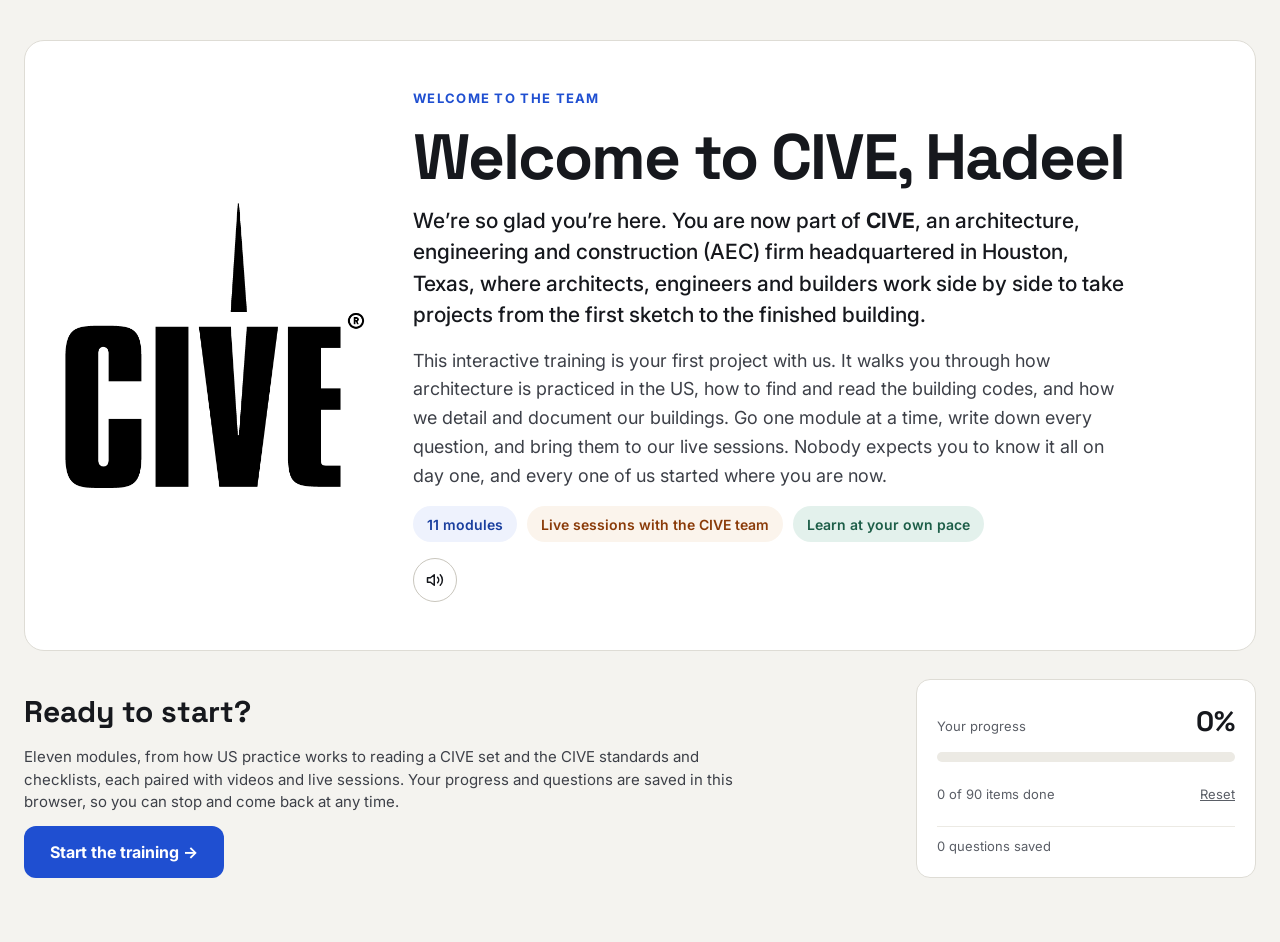
==== hadeel/index.html @ 678982fd "Module 4: move exit access video before AC 014 Co-Authored-By: Claude Opus 5.5 <noreply@anthropic.co" ====
<!doctype html>
<html lang="en">
<head>
<meta charset="utf-8">
<meta name="viewport" content="width=device-width, initial-scale=1">
<title>CIVE Onboarding · Hadeel</title>
<meta name="description" content="CIVE, Inc. onboarding for new architects: US practice, building codes, detailing and design set standards.">
<link rel="icon" type="image/png" href="../assets/cive-logo.png">
<link rel="preconnect" href="https://fonts.googleapis.com">
<link href="https://fonts.googleapis.com/css2?family=Inter:wght@400;500;600;700&family=Space+Grotesk:wght@500;600;700&display=swap" rel="stylesheet">
<link rel="stylesheet" href="../style.css?v=20261118l">
</head>
<body>
<div id="app"></div>
<noscript><p style="padding:24px">This training needs JavaScript turned on.</p></noscript>
<script>window.SITE_BASE = "../"; window.TRAINEE = "Hadeel";</script>
<script src="../data.js?v=20261118l"></script>
<script src="../sync.js?v=20261118l"></script>
<script src="../app.js?v=20261118l"></script>
</body>
</html>
---- style.css ----
:root { color-scheme: light; --ink:#16181D; --paper:#F4F3EF; --line:#DEDCD5; --muted:#3D4048; --soft:#5A5E66; --blue:#1F4FD1; --orange:#A3480C; --green:#1D7A55; --red:#B42318; }
* { box-sizing: border-box; }
body { margin:0; background:var(--paper); color:var(--ink); font-family:Inter, system-ui, sans-serif; font-size:15px; line-height:1.5; }
a { color:var(--blue); }
button, textarea { font-family:inherit; }
button:focus-visible, a:focus-visible, textarea:focus { outline:2px solid var(--blue); outline-offset:2px; }
.wrap { max-width:1280px; margin:0 auto; padding:40px 24px 64px; display:flex; flex-direction:column; gap:28px; }
.card-box { background:#fff; border:1px solid var(--line); border-radius:16px; }
.eyebrow { font-size:13px; font-weight:700; letter-spacing:.1em; text-transform:uppercase; color:var(--blue); }
.eyebrow.grey { color:var(--soft); }
.muted { margin:0; color:var(--muted); max-width:720px; }
.muted-s { font-size:13px; color:var(--soft); }
h1, h2, h3 { margin:0; }
/* intro */
.intro { position:fixed; inset:0; z-index:50; background:#16181D; display:flex; align-items:center; justify-content:center; }
.intro video { width:100%; height:100%; object-fit:contain; background:#16181D; }
.intro-btns { position:absolute; right:24px; bottom:24px; display:flex; flex-wrap:wrap; gap:12px; justify-content:flex-end; }
.soundbtn { min-height:48px; padding:0 22px; border-radius:999px; border:none; background:#1F4FD1; color:#fff; font-weight:700; font-size:15px; cursor:pointer; box-shadow:0 8px 24px rgba(0,0,0,.25); }
.soundbtn[hidden] { display:none; }
.skip { min-height:48px; padding:0 22px; border-radius:999px; border:none; background:#fff; color:var(--ink); font-weight:700; font-size:15px; cursor:pointer; }
/* welcome */
.welcome { padding:48px 40px; display:flex; flex-wrap:wrap; gap:48px; align-items:center; border-radius:20px; }
.w-logo { flex:0 1 300px; min-width:200px; display:flex; justify-content:center; }
.w-logo img { width:100%; max-width:300px; height:auto; }
.w-text { flex:1 1 520px; min-width:0; display:flex; flex-direction:column; gap:16px; }
.w-title { font-family:'Space Grotesk', Inter, sans-serif; font-size:64px; line-height:1; letter-spacing:-.03em; }
.w-lead { margin:0; font-size:21px; line-height:1.5; font-weight:500; max-width:720px; }
.w-body { margin:0; font-size:18px; line-height:1.6; color:var(--muted); max-width:720px; }
.chips { display:flex; flex-wrap:wrap; gap:10px; }
.chip { display:inline-flex; align-items:center; min-height:36px; padding:0 14px; border-radius:999px; font-size:14px; font-weight:600; }
.c-blue { background:#EEF2FD; color:#1A3F9E; } .c-orange { background:#FBF4EC; color:#8A3B09; } .c-green { background:#E3F1EC; color:#1D5E48; }
.iconbtn { display:inline-flex; align-items:center; justify-content:center; width:44px; height:44px; border-radius:999px; border:1px solid #C9C6BD; background:#fff; color:var(--ink); cursor:pointer; }
/* header + progress */
.head { display:flex; flex-wrap:wrap; gap:24px; align-items:flex-end; justify-content:space-between; }
.head-left { display:flex; flex-direction:column; gap:12px; flex:1 1 520px; min-width:0; }
.ready { font-family:'Space Grotesk', Inter, sans-serif; font-size:30px; }
.t-title { font-family:'Space Grotesk', Inter, sans-serif; font-size:44px; line-height:1.05; letter-spacing:-.02em; }
.progress { flex:0 1 340px; min-width:260px; padding:20px; display:flex; flex-direction:column; gap:10px; border-radius:14px; }
.pc-top { display:flex; justify-content:space-between; align-items:baseline; }
.pct { font-family:'Space Grotesk', Inter, sans-serif; font-size:28px; font-weight:700; }
.bar { height:10px; background:#ECEAE4; border-radius:99px; overflow:hidden; } .bar-fill { height:100%; background:var(--blue); border-radius:99px; }
.pc-row { display:flex; justify-content:space-between; align-items:center; gap:8px; flex-wrap:wrap; font-size:13px; color:var(--soft); }
.pc-q { border-top:1px solid #ECEAE4; padding-top:10px; }
.linkbtn { border:none; background:none; color:var(--soft); font-size:13px; text-decoration:underline; cursor:pointer; min-height:44px; padding:0; }
.pc-mail { font-weight:600; font-size:13px; }
.primary { min-height:44px; padding:0 18px; border-radius:10px; border:none; background:var(--blue); color:#fff; font-weight:600; cursor:pointer; }
.primary.big { min-height:52px; padding:0 26px; border-radius:12px; font-size:16px; font-weight:700; }
.ghost { min-height:44px; padding:0 16px; border-radius:10px; border:1px solid #C9C6BD; background:#fff; color:var(--ink); font-weight:600; font-size:14px; cursor:pointer; }
.dark { min-height:44px; padding:0 16px; border-radius:10px; border:none; background:var(--ink); color:#fff; font-weight:600; font-size:14px; cursor:pointer; }
/* training */
.upnext { display:flex; flex-wrap:wrap; align-items:center; gap:16px; background:var(--ink); color:#fff; text-decoration:none; border-radius:14px; padding:18px 22px; }
.un-ic { display:inline-flex; align-items:center; justify-content:center; width:44px; height:44px; border-radius:99px; background:var(--blue); flex:none; }
.un-t { display:flex; flex-direction:column; flex:1 1 300px; min-width:0; } .un-e { font-size:12px; font-weight:600; letter-spacing:.08em; text-transform:uppercase; color:#B9BDC6; } .un-n { font-size:17px; font-weight:600; } .un-w { font-size:14px; color:#B9BDC6; }
.layout { display:flex; flex-wrap:wrap; gap:28px; align-items:flex-start; }
.nav { flex:1 1 280px; max-width:340px; min-width:0; display:flex; flex-direction:column; gap:8px; }
.navbtn { display:flex; align-items:center; gap:12px; width:100%; min-height:56px; padding:10px 12px; border-radius:12px; cursor:pointer; color:var(--ink); border:1px solid var(--line); background:#fff; text-align:left; }
.navbtn.on { border-color:var(--blue); background:#EEF2FD; }
.num { flex:none; width:32px; height:32px; border-radius:99px; display:inline-flex; align-items:center; justify-content:center; font-weight:700; font-size:14px; background:#ECEAE4; }
.num.cur { background:var(--blue); color:#fff; } .num.done { background:var(--green); color:#fff; }
.nav-t { display:flex; flex-direction:column; min-width:0; } .nav-n { font-weight:600; line-height:1.3; } .nav-m { font-size:12.5px; color:var(--soft); }
.main { flex:999 1 560px; min-width:0; display:flex; flex-direction:column; gap:20px; }
.mod { padding:28px; display:flex; flex-direction:column; gap:14px; }
.m-title { font-family:'Space Grotesk', Inter, sans-serif; font-size:30px; line-height:1.15; }
.note { margin-top:6px; background:#FFF6D6; border:1px solid #E8CF7A; border-radius:10px; padding:10px 12px; font-size:13.5px; color:#4D3A00; }
.note-red { background:#FEECEB; border-color:#F4B4AE; color:#7A1810; }
.big-note { font-size:14px; padding:14px 16px; border-radius:12px; }
.res { display:flex; flex-wrap:wrap; gap:14px; align-items:center; background:#F7F6F2; border:1px solid var(--line); border-radius:12px; padding:14px 16px; }
.res-t { display:flex; flex-direction:column; gap:2px; flex:1 1 280px; min-width:0; } .res-n { font-weight:600; }
.live { background:#FBF4EC; border:1px solid #EBD3BC; border-radius:12px; padding:16px 18px; display:flex; flex-direction:column; gap:4px; }
.live-e { font-size:12px; font-weight:700; letter-spacing:.08em; text-transform:uppercase; color:var(--orange); } .live-n { font-weight:600; } .live-d { font-size:13px; color:#6B5240; }
.list { display:flex; flex-direction:column; gap:10px; } .list-h { display:flex; justify-content:space-between; align-items:baseline; flex-wrap:wrap; gap:8px; } .list-h h3 { font-size:17px; }
.empty { background:#fff; border:1px dashed #C9C6BD; border-radius:12px; padding:20px; color:var(--muted); }
.vcard { display:flex; flex-direction:column; gap:14px; padding:16px 18px; border-radius:12px; border:1px solid var(--line); background:#fff; }
.vcard.is-after { border-color:#EBD3BC; } .vcard.is-done { border-color:#CFE3DA; background:#F3F9F6; }
.vrow { display:flex; flex-wrap:wrap; align-items:center; gap:16px; }
.check { width:44px; height:44px; flex:none; border-radius:10px; cursor:pointer; display:inline-flex; align-items:center; justify-content:center; border:2px solid #A9A59A; background:#fff; padding:0; }
.check.on { border-color:var(--green); background:var(--green); }
.vtext { display:flex; flex-direction:column; gap:3px; flex:1 1 280px; min-width:0; }
.vmeta { display:flex; flex-wrap:wrap; gap:8px; align-items:center; }
.step { font-size:12px; font-weight:700; color:var(--soft); } .step-after { color:var(--orange); }
.tag { font-size:12px; font-weight:600; padding:2px 8px; border-radius:99px; }
.vtitle { font-weight:600; font-size:16px; line-height:1.35; } .vtitle.red { color:var(--red); font-weight:700; }
.why { font-size:13.5px; color:#4A4E57; }
.vbtns { display:flex; flex-wrap:wrap; gap:8px; flex:none; }
.qabtn { display:inline-flex; align-items:center; min-height:44px; padding:0 14px; border-radius:10px; cursor:pointer; font-weight:600; font-size:14px; border:1px solid #C9C6BD; background:#fff; color:var(--ink); }
.qabtn.on { background:var(--ink); color:#fff; border-color:var(--ink); }
.watch { display:inline-flex; align-items:center; gap:8px; min-height:44px; padding:0 16px; border-radius:10px; border:1px solid #C9D3F2; background:#F1F4FD; color:var(--blue); font-weight:600; font-size:14px; text-decoration:none; flex:none; }
.soon { display:inline-flex; align-items:center; min-height:44px; padding:0 14px; border-radius:10px; border:1px dashed #C9C6BD; color:var(--soft); font-size:13px; }
.qa { margin-left:60px; border-top:1px solid #ECEAE4; padding-top:14px; display:flex; flex-direction:column; gap:10px; }
.qa-h { font-size:12px; font-weight:700; letter-spacing:.08em; text-transform:uppercase; color:var(--soft); }
.q { display:flex; align-items:flex-start; gap:10px; background:#F7F6F2; border-radius:10px; padding:10px 12px; }
.q-q { font-weight:700; color:var(--blue); } .q-t { flex:1; min-width:0; white-space:pre-wrap; font-size:14px; } .q-d { font-size:12px; color:var(--soft); }
.q-x { width:32px; height:32px; border:none; background:none; color:var(--soft); cursor:pointer; border-radius:8px; }
.qa-l { font-size:13px; font-weight:600; color:var(--muted); }
.qa textarea { width:100%; border:1px solid #C9C6BD; border-radius:10px; padding:10px 12px; font-size:14px; resize:vertical; }
.qa-act { display:flex; flex-wrap:wrap; gap:10px; align-items:center; }
.pager { display:flex; flex-wrap:wrap; gap:12px; }
.foot { font-size:13px; color:var(--soft); }
@media (max-width: 640px) { .qa { margin-left:0; } .w-title { font-size:44px; } .t-title { font-size:34px; } .welcome { padding:28px 20px; } }

.sublink { margin-top:6px; padding:10px 12px; border-radius:10px; }
.m-head { display:flex; flex-wrap:wrap; gap:16px; align-items:flex-start; justify-content:space-between; }
.m-head-t { display:flex; flex-direction:column; gap:14px; flex:1 1 320px; min-width:0; }
.quick { flex:0 1 280px; min-width:0; display:flex; flex-direction:column; gap:8px; background:#F1F4FD; border:1px solid #C9D3F2; border-radius:12px; padding:12px 14px; }
.quick-h { font-size:12px; font-weight:700; letter-spacing:.08em; text-transform:uppercase; color:#1A3F9E; }
.quick a { display:flex; flex-direction:column; gap:1px; text-decoration:none; padding:6px 0; }
.quick-l { font-weight:600; font-size:14px; color:#1F4FD1; text-decoration:underline; }
.quick-n { font-size:12.5px; color:#4A4E57; }
.watch.alt { background:#fff; }
.vlist { margin-top:6px; background:#F6F8FE; border:1px solid #C9D3F2; border-radius:10px; padding:12px 14px; }
.vlist-h { font-weight:700; font-size:14px; color:#1A3F9E; margin-bottom:6px; }
.vlist ul { margin:0; padding-left:20px; display:flex; flex-direction:column; gap:4px; }
.vlist li { font-size:13.5px; color:#3D4048; }
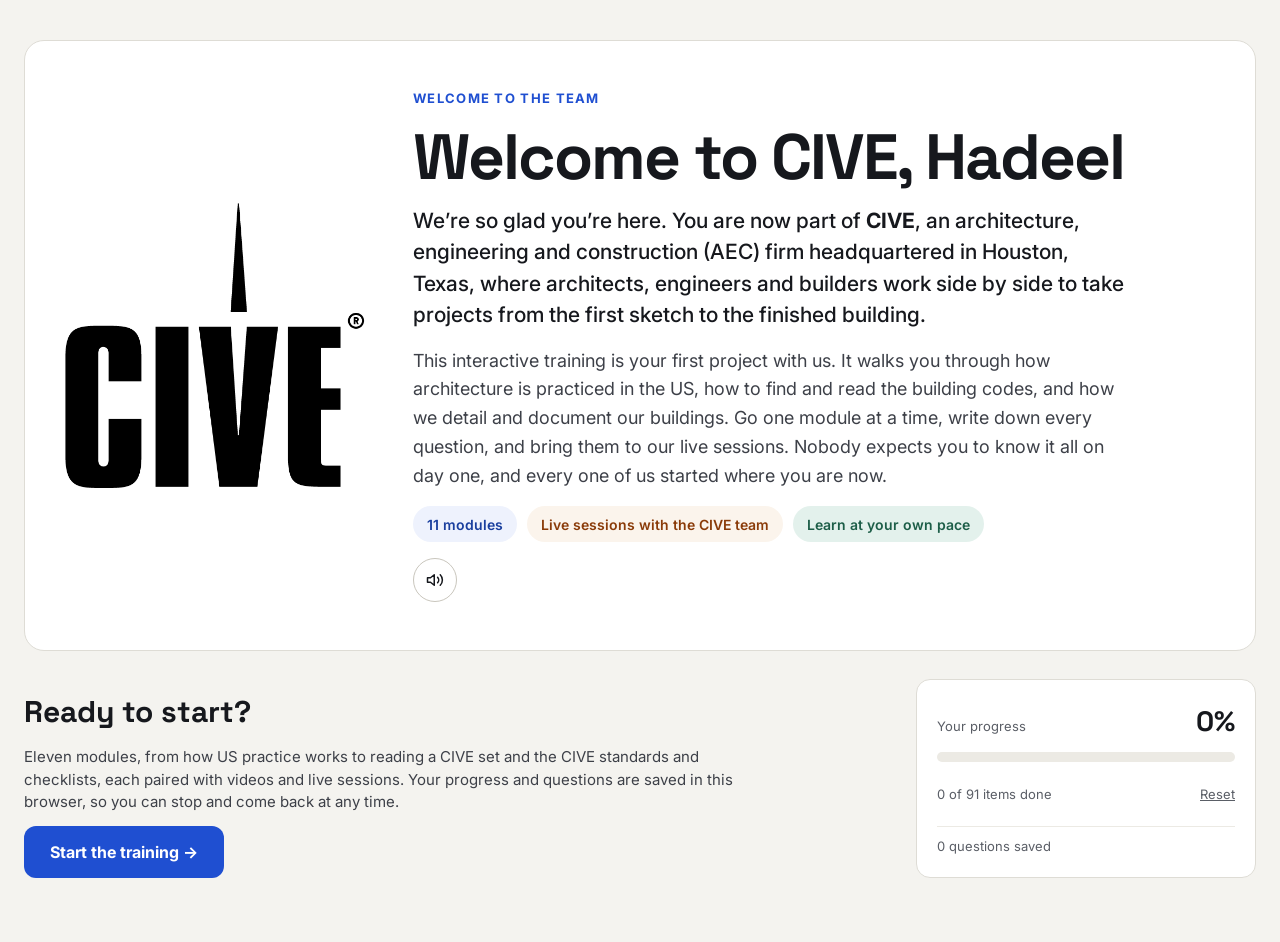
==== commit 08a5a2e4: "Module 3: CIVE allowable openings in Revit video Co-Authored-By: Claude Opus 5.5 <noreply@anthropic." ====
--- a/hadeel/index.html
+++ b/hadeel/index.html
@@ -8,14 +8,14 @@
 <link rel="icon" type="image/png" href="../assets/cive-logo.png">
 <link rel="preconnect" href="https://fonts.googleapis.com">
 <link href="https://fonts.googleapis.com/css2?family=Inter:wght@400;500;600;700&family=Space+Grotesk:wght@500;600;700&display=swap" rel="stylesheet">
-<link rel="stylesheet" href="../style.css?v=20261118l">
+<link rel="stylesheet" href="../style.css?v=20261118m">
 </head>
 <body>
 <div id="app"></div>
 <noscript><p style="padding:24px">This training needs JavaScript turned on.</p></noscript>
 <script>window.SITE_BASE = "../"; window.TRAINEE = "Hadeel";</script>
-<script src="../data.js?v=20261118l"></script>
-<script src="../sync.js?v=20261118l"></script>
-<script src="../app.js?v=20261118l"></script>
+<script src="../data.js?v=20261118m"></script>
+<script src="../sync.js?v=20261118m"></script>
+<script src="../app.js?v=20261118m"></script>
 </body>
 </html>
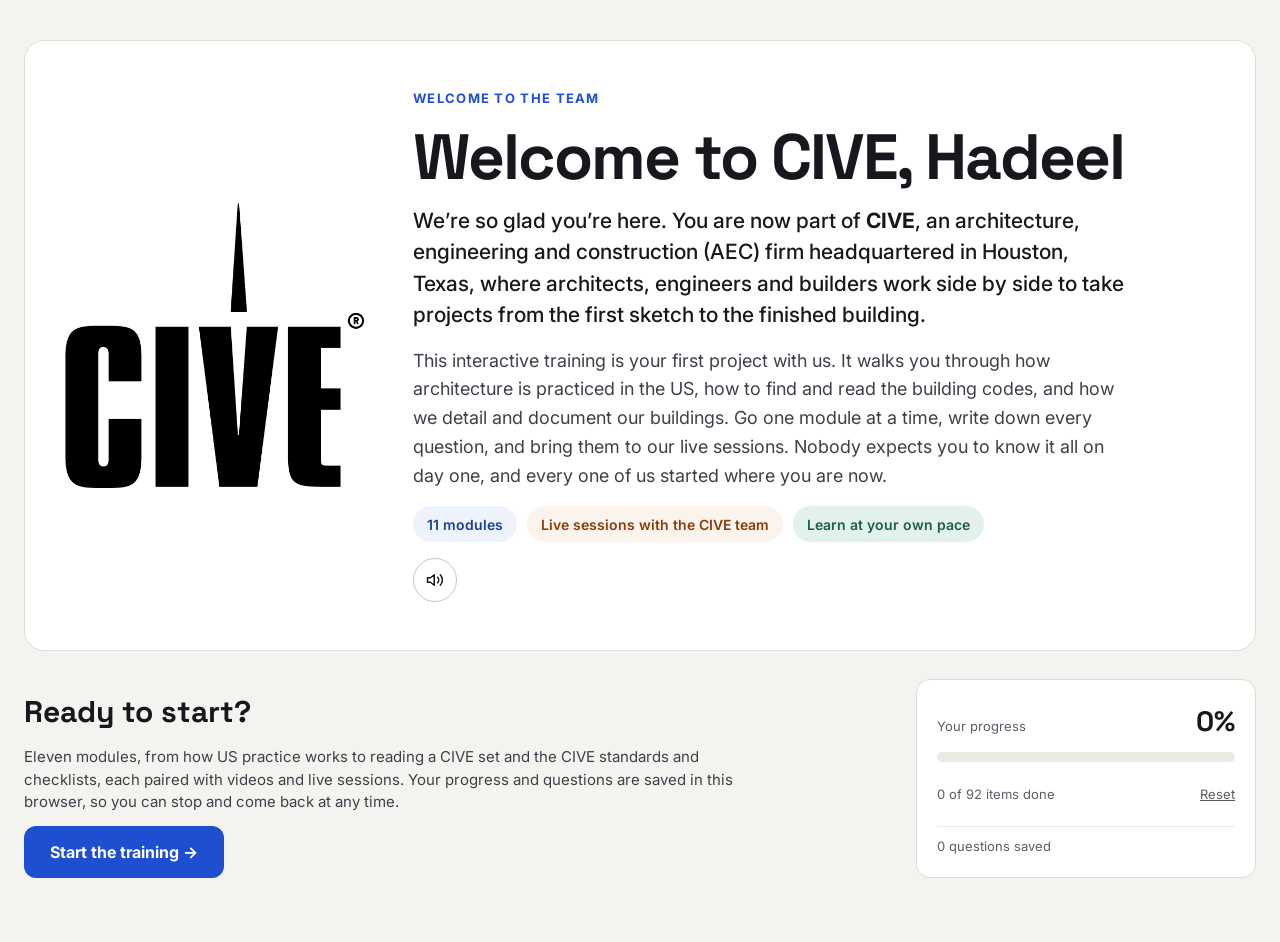
==== commit 0a0aaec2: "Module 10: interior buildout example set Co-Authored-By: Claude Opus 5.5 <noreply@anthropic.com> Cla" ====
--- a/hadeel/index.html
+++ b/hadeel/index.html
@@ -8,14 +8,14 @@
 <link rel="icon" type="image/png" href="../assets/cive-logo.png">
 <link rel="preconnect" href="https://fonts.googleapis.com">
 <link href="https://fonts.googleapis.com/css2?family=Inter:wght@400;500;600;700&family=Space+Grotesk:wght@500;600;700&display=swap" rel="stylesheet">
-<link rel="stylesheet" href="../style.css?v=20261118m">
+<link rel="stylesheet" href="../style.css?v=20261120a">
 </head>
 <body>
 <div id="app"></div>
 <noscript><p style="padding:24px">This training needs JavaScript turned on.</p></noscript>
 <script>window.SITE_BASE = "../"; window.TRAINEE = "Hadeel";</script>
-<script src="../data.js?v=20261118m"></script>
-<script src="../sync.js?v=20261118m"></script>
-<script src="../app.js?v=20261118m"></script>
+<script src="../data.js?v=20261120a"></script>
+<script src="../sync.js?v=20261120a"></script>
+<script src="../app.js?v=20261120a"></script>
 </body>
 </html>
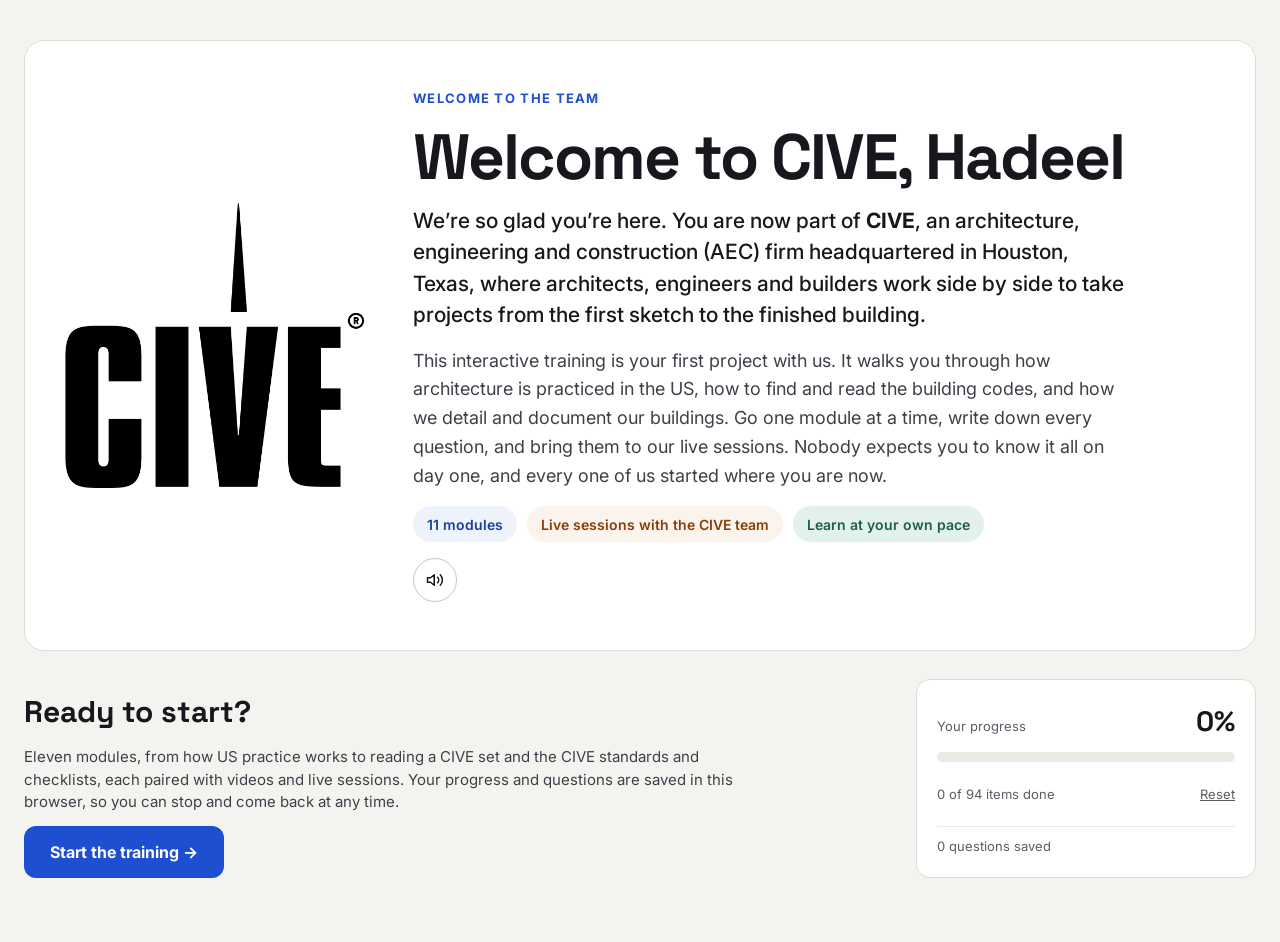
==== commit 6f376c7d: "Module 10: UL catalogue folder, Wood Book and Purple Book exercises Co-Authored-By: Claude Opus 5.5 " ====
--- a/hadeel/index.html
+++ b/hadeel/index.html
@@ -8,14 +8,14 @@
 <link rel="icon" type="image/png" href="../assets/cive-logo.png">
 <link rel="preconnect" href="https://fonts.googleapis.com">
 <link href="https://fonts.googleapis.com/css2?family=Inter:wght@400;500;600;700&family=Space+Grotesk:wght@500;600;700&display=swap" rel="stylesheet">
-<link rel="stylesheet" href="../style.css?v=20261120a">
+<link rel="stylesheet" href="../style.css?v=20261120b">
 </head>
 <body>
 <div id="app"></div>
 <noscript><p style="padding:24px">This training needs JavaScript turned on.</p></noscript>
 <script>window.SITE_BASE = "../"; window.TRAINEE = "Hadeel";</script>
-<script src="../data.js?v=20261120a"></script>
-<script src="../sync.js?v=20261120a"></script>
-<script src="../app.js?v=20261120a"></script>
+<script src="../data.js?v=20261120b"></script>
+<script src="../sync.js?v=20261120b"></script>
+<script src="../app.js?v=20261120b"></script>
 </body>
 </html>
